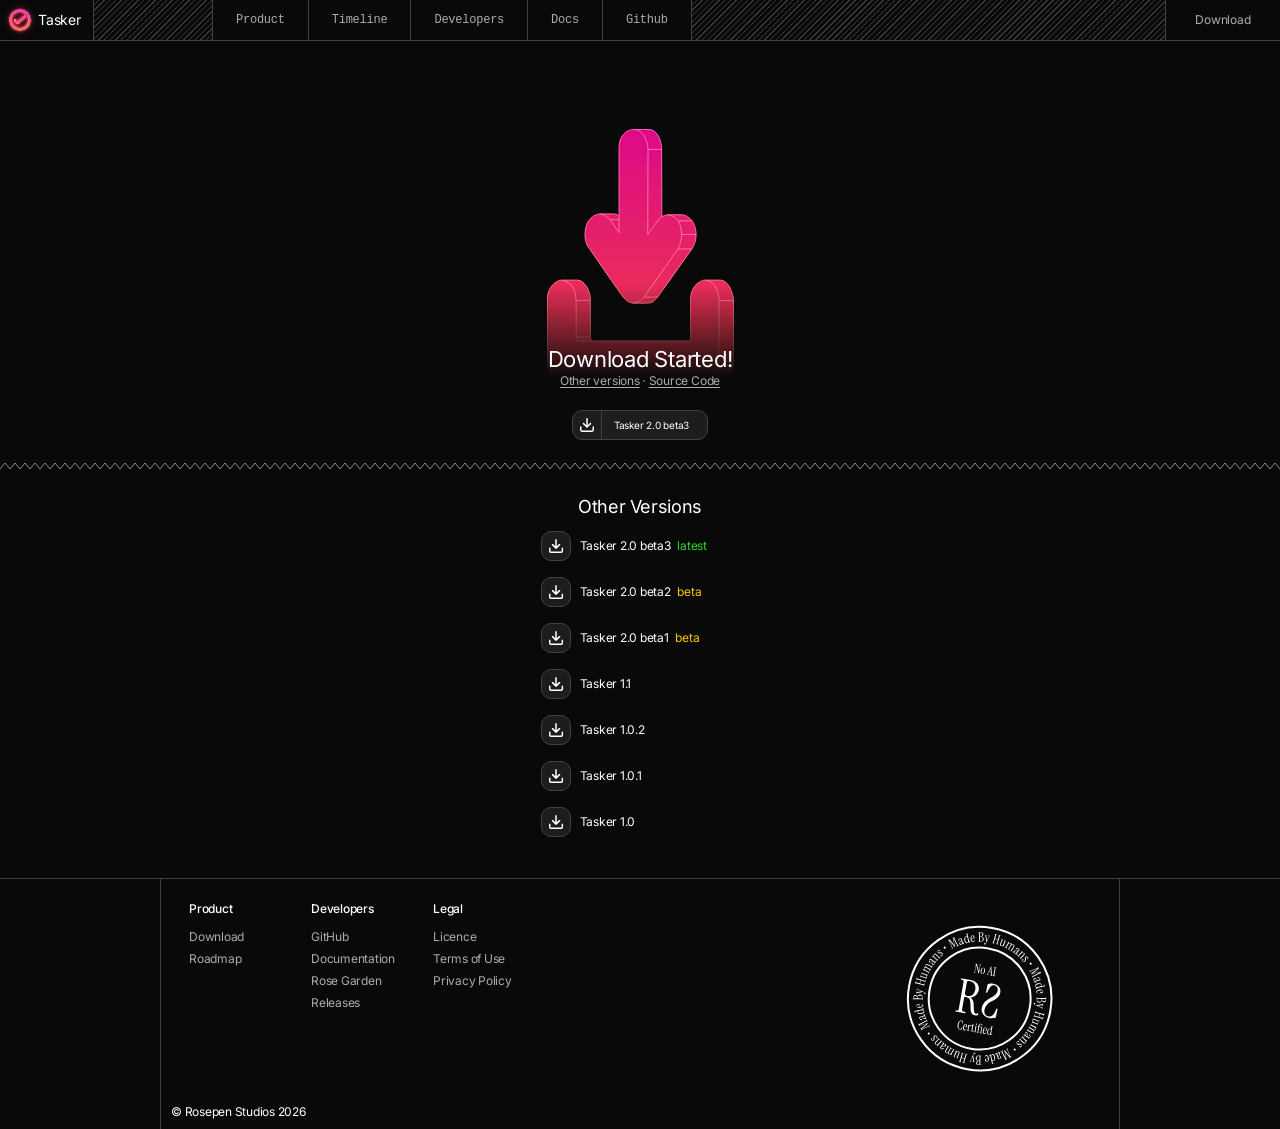
==== download.html @ f55a04af "Website upload" ====
<!doctype html>
<html lang="en">
<head>
<meta charset="utf-8">
<meta name="viewport" content="width=device-width, initial-scale=1">
<title>Download Tasker</title>
<meta name="description" content="Download Tasker for macOS: the latest release and every previous version.">
<meta name="theme-color" content="#090909">
<link rel="stylesheet" href="styles.css">
</head>
<body>

<!-- ============ NAVBAR ============ -->
<header class="nav">
  <a class="nav__brand" href="index.html" aria-label="Tasker home">
    <span class="glow glow--logo" aria-hidden="true">
      <span class="layer l1"><img src="assets/logo-1.svg" alt=""></span>
      <span class="layer l2"><img src="assets/logo-2.svg" alt=""></span>
      <span class="layer l3"><img src="assets/logo-3.svg" alt=""></span>
    </span>
    <span>Tasker</span>
  </a>
  <span class="nav__hatch nav__hatch--sm hatch-diag" aria-hidden="true"></span>
  <nav class="nav__links" aria-label="Main">
    <a href="index.html#product">Product</a>
    <a href="index.html#timeline">Timeline</a>
    <a href="index.html#developers">Developers</a>
    <a href="https://rosepen-studios.gitbook.io/tasker/" data-todo="docs url">Docs</a>
    <a href="https://github.com/Firepixel85/Tasker-Labs" data-todo="github url">Github</a>
  </nav>
  <span class="nav__hatch hatch-diag" aria-hidden="true"></span>
  <a class="nav__download" href="https://github.com/Firepixel85/Tasker-Labs/releases/download/2.0beta2/Tasker-2.0-beta2.dmg" aria-current="page">Download</a>
</header>

<main class="dl">

  <!-- ============ DOWNLOAD STARTED ============ -->
  <div class="dl__art" aria-hidden="true">
    <img src="assets/dl-arrow.svg" alt="" width="186" height="252">
  </div>
  <h1>Download Started!</h1>
  <p class="dl__links"><a href="#other-versions">Other versions</a> ⋅ <a href="https://github.com/Firepixel85/Tasker-Labs" data-todo="github url">Source Code</a></p>

  <!-- The latest version. If the link below is a real file address, the download starts by itself. -->
  <!-- https://github.com/Firepixel85/Tasker-Labs/releases/download/2.0beta2/Tasker-2.0-beta2.dmg -->
  <a class="dl-pill js-latest" href="#" data-todo="file url for the latest version">
    <span class="dl-pill__icon"><img src="assets/dl-icon.svg" alt="" width="14" height="14"></span>
    <span class="dl-pill__text">Tasker 2.0 beta3</span>
  </a>

  <div class="zigzag" aria-hidden="true"></div>

  <!-- ============ OTHER VERSIONS ============ -->
  <section class="versions" id="other-versions" aria-labelledby="other-versions-title">
    <h2 id="other-versions-title">Other Versions</h2>
    <ul>
      <li><a class="ver" href="https://github.com/Firepixel85/Tasker-Labs/releases/download/2.0beta2/Tasker-2.0-beta2.dmg" data-todo="file url, 2.0 beta3"><img src="assets/dl-version.svg" alt="" width="30" height="30"><span>Tasker 2.0 beta3 <em class="ver__tag ver__tag--latest">latest</em></span></a></li>
      <li><a class="ver" href="https://github.com/Firepixel85/Tasker-Labs/releases/download/2.0beta2/Tasker-2.0-beta2.dmg" data-todo="file url, 2.0 beta2"><img src="assets/dl-version.svg" alt="" width="30" height="30"><span>Tasker 2.0 beta2 <em class="ver__tag ver__tag--beta">beta</em></span></a></li>
      <li><a class="ver" href="https://github.com/Firepixel85/Tasker-Labs/releases/download/2.0beta1/Tasker-2.0-beta1.dmg" data-todo="file url, 2.0 beta1"><img src="assets/dl-version.svg" alt="" width="30" height="30"><span>Tasker 2.0 beta1 <em class="ver__tag ver__tag--beta">beta</em></span></a></li>
      <li><a class="ver" href="https://github.com/Rosepen-Studios/Tasker/releases/download/1.1/Tasker.Installer.Mac.dmg" data-todo="file url, 1.1"><img src="assets/dl-version.svg" alt="" width="30" height="30"><span>Tasker 1.1</span></a></li>
      <li><a class="ver" href="https://github.com/Rosepen-Studios/Tasker/releases/download/1.0.2/Tasker.Installer.Mac.dmg" data-todo="file url, 1.0.2"><img src="assets/dl-version.svg" alt="" width="30" height="30"><span>Tasker 1.0.2</span></a></li>
      <li><a class="ver" href="https://github.com/Rosepen-Studios/Tasker/releases/download/1.0.1/Tasker.Installer.Mac.dmg" data-todo="file url, 1.0.1"><img src="assets/dl-version.svg" alt="" width="30" height="30"><span>Tasker 1.0.1</span></a></li>
      <li><a class="ver" href="https://github.com/Rosepen-Studios/Tasker/releases/download/1.0/Tasker.Installer.Mac.dmg" data-todo="file url, 1.0"><img src="assets/dl-version.svg" alt="" width="30" height="30"><span>Tasker 1.0</span></a></li>
    </ul>
  </section>

</main>

<!-- ============ FOOTER ============ -->
<footer class="footer">
  <div class="col footer__col">
    <div class="footer__links">
      <div>
        <h4>Product</h4>
        <a href="https://github.com/Firepixel85/Tasker-Labs/releases/download/2.0beta2/Tasker-2.0-beta2.dmg" data-todo="download url">Download</a>
        <!-- <a href="#" data-todo="2% club url">The 2% Club</a> -->
        <a href="index.html#timeline">Roadmap</a>
      </div>
      <div>
        <h4>Developers</h4>
        <a href="https://github.com/Firepixel85/Tasker-Labs" data-todo="github url">GitHub</a>
        <a href="https://rosepen-studios.gitbook.io/tasker/" data-todo="docs url">Documentation</a>
        <a href="https://github.com/Rosepen-Studios/Rose-Garden">Rose Garden</a>
        <a href="https://github.com/Firepixel85/Tasker-Labs/releases" data-todo="releases url">Releases</a>
      </div>
      <div>
        <h4>Legal</h4>
        <a href="https://github.com/Firepixel85/Tasker-Labs/blob/main/LICENSE.md" data-todo="licence url">Licence</a>
        <a href="https://github.com/Firepixel85/Tasker-Labs/blob/main/Terms%20of%20Use.md" data-todo="terms url">Terms of Use</a>
        <a href="https://github.com/Firepixel85/Tasker-Labs/blob/main/Privacy%20Policy.md" data-todo="privacy url">Privacy Policy</a>
      </div>
    </div>
    <img class="footer__stamp" src="assets/no-ai-stamp.svg" alt="Made by humans. No AI certified." width="192" height="192">
    <p class="footer__copy">© Rosepen Studios 2026</p>
  </div>
</footer>

<script>
  // "Download Started!": once the latest-version link points at a real file, start the download.
  (function () {
    var a = document.querySelector('.js-latest');
    var href = a && a.getAttribute('href');
    if (href && href !== '#') setTimeout(function () { window.location.href = a.href; }, 100);
  })();
</script>
</body>
</html>
---- styles.css ----
/* ==========================================================
   Tasker landing page
   Built from the Figma frame "Website Landing Page" (1200px wide).
   Colours come straight from the Figma variables.
   ========================================================== */

@font-face {
  font-family: "Inter";
  src: url("fonts/inter-latin-400-normal.woff2") format("woff2");
  font-weight: 400;
  font-style: normal;
  font-display: swap;
}
@font-face {
  font-family: "Inter";
  src: url("fonts/inter-latin-500-normal.woff2") format("woff2");
  font-weight: 500;
  font-style: normal;
  font-display: swap;
}

:root {
  --bg: #090909;
  --bg-deep: #030303;
  --gray: #1d1d1d;
  --line: #414141;
  --text: #ffffff;
  --text-2: #acacac;
  --text-3: #7f7f7f;
  --text-hi: #f5f5f5;
  --pink: #dd0a87;
  --orange: #f3443a;

  --green: #4bf14f;
  --green-text: #3fe143;
  --green-bg: #050e05;
  --blue: #4b9ced;
  --blue-bg: #06080e;
  --yellow: #ffdc58;
  --yellow-bg: #161100;

  /* SF Pro on Apple devices, self-hosted Inter everywhere else */
  --sans: -apple-system, BlinkMacSystemFont, "SF Pro Text", "Inter", system-ui, sans-serif;
  --round: ui-rounded, "SF Pro Rounded", var(--sans);
  --mono: ui-monospace, "SF Mono", SFMono-Regular, Menlo, Consolas, monospace;
}

*, *::before, *::after { box-sizing: border-box; }

html { background: var(--bg); -webkit-text-size-adjust: 100%; scroll-behavior: smooth; }

body {
  margin: 0;
  background: var(--bg);
  color: var(--text);
  font-family: var(--sans);
  font-size: 12px;
  line-height: 14px;
  letter-spacing: -0.02em;
  -webkit-font-smoothing: antialiased;
  overflow-x: hidden;
}

h1, h2, h3, h4, p, ol, ul { margin: 0; padding: 0; }
a { color: inherit; text-decoration: none; }
img { display: block; max-width: 100%; }
ol, ul { list-style: none; }

.grad {
  background: linear-gradient(to bottom, var(--pink) 17%, var(--orange) 93%);
  -webkit-background-clip: text;
  background-clip: text;
  color: transparent;
  -webkit-text-fill-color: transparent;
}

/* ---------- hatch patterns (stand-ins for the Figma pattern fills) ---------- */
.hatch-diag {
  background: repeating-linear-gradient(135deg, transparent 0 3px, rgba(65, 65, 65, .85) 3px 4px);
}
.hatch-weave {
  background:
    repeating-linear-gradient(45deg, rgba(65, 65, 65, .9) 0 1px, transparent 1px 4px),
    repeating-linear-gradient(-45deg, rgba(65, 65, 65, .9) 0 1px, transparent 1px 4px);
}

/* ---------- layered glow icons (3 stacked SVGs with blend modes) ---------- */
.glow { position: relative; display: block; flex: none; }
.glow .layer { position: absolute; inset: 0; display: block; }
.glow .layer img {
  position: absolute;
  display: block;
  max-width: none;
  left: calc(var(--bx) * -1);
  top: calc(var(--by) * -1);
  width: calc(100% + var(--bx) * 2);
  height: calc(100% + var(--by) * 2);
}
.glow .l2 { mix-blend-mode: hard-light; }
.glow .l3 { mix-blend-mode: plus-lighter; }

.glow--logo { width: 20px; height: 20px; }
.glow--logo .l1 { --bx: 38.46%; --by: 38.46%; }
.glow--logo .l2 { --bx: 25%;    --by: 25%; }
.glow--logo .l3 { --bx: 16.67%; --by: 16.67%; }

.glow--code { width: 80.6px; height: 66.1px; }
.glow--code .l1 { --bx: 24.81%; --by: 30.26%; }
.glow--code .l2 { --bx: 32.25%; --by: 39.33%; }
.glow--code .l3 { --bx: 14.88%; --by: 18.15%; }

.glow--book { width: 74px; height: 67.4px; }
.glow--book .l1 { --bx: 27.03%; --by: 29.67%; }
.glow--book .l2 { --bx: 35.14%; --by: 38.58%; }
.glow--book .l3 { --bx: 16.22%; --by: 17.8%; }

.glow--lock { width: 77px; height: 68px; }
.glow--lock .l1 { --bx: 25.97%; --by: 29.41%; }
.glow--lock .l2 { --bx: 33.77%; --by: 38.24%; }
.glow--lock .l3 { --bx: 15.58%; --by: 17.65%; }

.glow--check { position: absolute; inset: 10%; }
.glow--check .l1 { --bx: 22.92%; --by: 22.92%; }
.glow--check .l2 { --bx: 16.67%; --by: 16.67%; }
.glow--check .l3 { --bx: 12.5%;  --by: 12.5%; }

/* ---------- buttons ---------- */
.btn {
  display: inline-flex;
  align-items: center;
  justify-content: center;
  gap: 7px;
  height: 30px;
  padding: 0 20px;
  border-radius: 10px;
  border: 1px solid;
  font-size: 10px;
  line-height: 12px;
  white-space: nowrap;
  cursor: pointer;
  transition: filter .15s ease, transform .15s ease;
}
.btn:hover { filter: brightness(1.12); }
.btn:active { transform: translateY(1px); }
.btn--white {
  color: #0a0a0a;
  border-color: #c8c8c8;
  background: linear-gradient(to top, #fdfdfd 36%, #acacac);
}
.btn--white:hover { filter: brightness(1.05); }
.btn--gray {
  color: #fff;
  padding: 0 31px;
  border-color: var(--line);
  background: linear-gradient(to top, #292929, #1d1d1d 64%);
}
.btn__icon { width: 12px; height: 14px; }

:focus-visible { outline: 2px solid var(--blue); outline-offset: 2px; }

/* ---------- navbar ---------- */
.nav {
  display: flex;
  align-items: stretch;
  height: 41px;
  border-bottom: 1px solid var(--line);
  position: relative;
  z-index: 5;
  background: var(--bg);
}
.nav > * { flex: none; }
.nav__brand {
  display: flex;
  align-items: center;
  gap: 8px;
  width: 94px;
  padding-left: 10px;
  border-right: 1px solid var(--line);
  font-size: 14px;
}
.nav__hatch { flex: 1 1 auto; border-right: 1px solid var(--line); }
.nav__hatch--sm { flex: none; width: 119px; }
.nav__links { display: flex; font-family: var(--mono); font-size: 12px; color: var(--text-2); }
.nav__links a {
  display: flex;
  align-items: center;
  padding: 0 23px;
  border-right: 1px solid var(--line);
  transition: color .15s;
}
.nav__links a:hover { color: #fff; }
.nav__download {
  display: grid;
  place-items: center;
  width: 114px;
  color: var(--text-2);
  transition: color .15s;
}
.nav__download:hover { color: #fff; }

/* ---------- hero ---------- */
.hero {
  position: relative;
  padding-top: 87px;
  text-align: center;
}
.hero__title {
  font-size: 32px;
  line-height: 38px;
  font-weight: 500;
  letter-spacing: -0.02em;
}
.hero__sub {
  width: min(620px, calc(100% - 32px));
  margin: 8px auto 0;
  font-size: 16px;
  line-height: 19px;
  color: var(--text-2);
  text-wrap: balance;
}
.hero__sub strong { color: var(--text-hi); font-weight: 400; }
.hero__buttons { display: flex; justify-content: center; gap: 8px; margin-top: 38px; }
.hero__shot {
  position: relative;
  width: min(1054px, calc(100% - 24px));
  height: 492px;
  margin: 28px auto 0;
  overflow: hidden;
}
.hero__shot img { width: 100%; height: auto; }
.hero__shot::after {
  content: "";
  position: absolute;
  inset: auto 0 0 0;
  height: 221px;
  background: linear-gradient(to bottom, rgba(9, 9, 9, 0), var(--bg) 88%);
}
/* the two column lines fade in at the bottom of the hero */
.hero::after {
  content: "";
  position: absolute;
  bottom: 0;
  left: 50%;
  width: 960px;
  max-width: 100%;
  height: 40px;
  transform: translateX(-50%);
  border-inline: 1px solid;
  border-image: linear-gradient(to bottom, rgba(65, 65, 65, 0), var(--line)) 1;
  pointer-events: none;
}

/* ---------- page body with the two vertical column lines ---------- */
.rest {
  position: relative;
  padding-top: 40px;
}
.rest::before {
  content: "";
  position: absolute;
  inset: 0 auto 0 50%;
  width: 960px;
  max-width: 100%;
  transform: translateX(-50%);
  border-inline: 1px solid var(--line);
  pointer-events: none;
}
.rest > :not(.marker) {
  position: relative;
  width: min(958px, 100%);
  margin-inline: auto;
}

/* ---------- section markers: "01 Features" ---------- */
.marker {
  position: relative;
  height: 42px;
  border-block: 1px solid var(--line);
}
.marker__inner { display: flex; width: 958px; max-width: 100%; height: 40px; margin: 0 auto; }
.marker__hatch { flex: none; width: 41px; border-right: 1px solid var(--line); }
.marker__label {
  display: flex;
  align-items: center;
  padding: 0 12px;
  border-right: 1px solid var(--line);
  font-family: var(--mono);
  font-size: 10px;
  line-height: 12px;
  color: var(--text-3);
  white-space: nowrap;
}

/* ---------- inner bands: "For humans, by humans" ---------- */
.band {
  height: 42px;
  border-block: 1px solid var(--line);
  display: grid;
  grid-template-columns: 77px 242px var(--gl, 76px) var(--lw, 165px) var(--gr, 69px) 242px 1fr;
  grid-template-rows: 40px;
}
.band > :nth-child(1) { grid-column: 2; }
.band > :nth-child(2) { grid-column: 4; }
.band > :nth-child(3) { grid-column: 6; }
.band__hatch { border-inline: 1px solid var(--line); }
.band__label {
  display: grid;
  place-items: center;
  border-inline: 1px solid var(--line);
  font-family: var(--mono);
  font-size: 10px;
  line-height: 12px;
  color: var(--text-3);
  white-space: nowrap;
}
.band--tab { display: flex; justify-content: center; }
.band__hatch--wide { width: 442px; max-width: 100%; }

/* ---------- features ---------- */
.eyebrow {
  font-family: var(--mono);
  font-weight: 500;
  font-size: 10px;
  line-height: 12px;
  color: var(--text-3);
}
.feat h2 {
  font-size: 22px;
  line-height: 26px;
  font-weight: 500;
  letter-spacing: -0.02em;
  white-space: nowrap;
}
.feat p:not(.eyebrow) { color: var(--text-2); }
.feat p b { font-weight: 500; }
.feat .eyebrow + h2 { margin-top: 8px; }
.feat h2 + p { margin-top: 7px; max-width: 379px; }
.feat--2 h2 + p, .feat--3 h2 + p { max-width: 346px; }
.cta {
  display: inline-flex;
  align-items: center;
  gap: 5px;
  margin-top: 21px;
  font-size: 10px;
  line-height: 12px;
  color: var(--text-2);
  text-decoration: underline;
  text-underline-position: from-font;
  transition: color .15s;
}
.cta:hover { color: #fff; }
.cta img { width: 4px; height: 7px; }

.feat--1 { height: 318px; padding: 69px 0 0 40px; }
.feat1__art { position: absolute; left: 517px; top: 40px; width: 401px; height: 251px; max-width: none; }

.feat-row { display: grid; grid-template-columns: 479px 1fr; height: 358px; }
.feat--2, .feat--3 { position: relative; padding: 22px 0 0 41px; }
.feat--3 { border-left: 1px solid var(--line); }
.bolt { position: absolute; left: 147px; top: 145px; width: 172px; height: 187px; display: grid; place-items: center; }
.bolt img { width: 161px; height: 177px; max-width: none; transform: rotate(-4deg); }

.toggles { display: block; position: absolute; left: 81px; top: 176px; width: 301px; height: 153px; }
.toggles img { max-width: none; }
.toggles .t-base { width: 301px; height: 153px; }
.toggles [class^="t-"]:not(.t-base) { position: absolute; display: block; }
.toggles .t-a { left: 234.3px; top: 74.1px; width: 65.85px; height: 45.05px; --bx: .76%; --by: 1.11%; }
.toggles .t-b { left: 236.4px; top: 75.6px; width: 61px;    height: 35.45px; --bx: .82%; --by: 1.41%; }
.toggles .t-c { left: 234.2px; top: 74.3px; width: 65.85px; height: 38.3px;  --bx: .77%; --by: 1.31%; }
.toggles [class^="t-"]:not(.t-base) img {
  position: absolute;
  left: calc(var(--bx) * -1);
  top: calc(var(--by) * -1);
  width: calc(100% + var(--bx) * 2);
  height: calc(100% + var(--by) * 2);
}

.feat--4 { height: 268px; }
.feat--4 .feat__text { position: absolute; left: 500px; top: 59px; }
.feat--4 .eyebrow { margin-bottom: 15px; }
.feat--4 .eyebrow + h2 { margin-top: 0; }
.feat--4 .cta { margin-top: 28px; }
.feat--4 h2 + p { max-width: 403px; }

/* keyboard */
.kb {
  display: block;
  position: absolute;
  left: 79px;
  top: 41px;
  width: 346px;
  height: 174px;
  -webkit-mask-image: linear-gradient(90deg, #000 41px, transparent 100%);
  mask-image: linear-gradient(90deg, #000 100px, transparent 80%);
}
.k {
  position: absolute;
  width: 32px;
  height: 32px;
  border: 1px solid var(--text-2);
  border-radius: 6px;
  color: var(--text-2);
  font-size: 8px;
  line-height: 10px;
  letter-spacing: 0;
}
.k b, .k i, .k svg { position: absolute; font-style: normal; font-weight: 400; }
.k .tr { top: 3px; right: 4px; }
.k .bl { left: 4px; bottom: 3px; }
.k i.bl { font-size: 6px; line-height: 7px; font-weight: 300; bottom: 3px; }
.k .globe { left: 3px; bottom: 3px; }
.k--hot { border-color: var(--pink); }

/* ---------- timeline ---------- */
.timeline { height: 406px; padding-top: 48px; text-align: center; }
.timeline h2 { font-size: 22px; line-height: 26px; font-weight: 500; }
.timeline__lead { width: 435px; max-width: calc(100% - 32px); margin: 8px auto 0; color: var(--text-2); }
.timeline__track {
  display: flex;
  align-items: center;
  margin-top: 71px;
  padding: 0 69px;
  overflow-x: auto;
  scrollbar-width: none;
  cursor: grab;
  text-align: left;
  -webkit-mask-image: linear-gradient(90deg, transparent 0, #000 53px, #000 calc(100% - 53px), transparent 100%);
  mask-image: linear-gradient(90deg, transparent 0, #000 53px, #000 calc(100% - 53px), transparent 100%);
}
.timeline__track::-webkit-scrollbar { display: none; }
.timeline__track.is-dragging { cursor: grabbing; user-select: none; }
.tl-item {
  position: relative;
  flex: none;
  width: 181px;
  height: 80px;
  background: var(--gray);
  border: 1px solid var(--line);
  border-radius: 18px;
}
.tl-item + .tl-item { margin-left: 32px; }
.tl-item + .tl-item::before {
  content: "";
  position: absolute;
  left: -33px;
  top: 39px;
  width: 32px;
  height: 1px;
  background: var(--text-2);
}
.tl-item .tag { position: absolute; left: 8px; top: 8px; }
.tl-item__title { position: absolute; left: 8px; top: 37px; color: #fff; }
.tl-item__date { position: absolute; left: 8px; top: 54px; font-family: var(--round); font-size: 10px; line-height: 12px; color: var(--text-2); }
.tag {
  display: inline-flex;
  align-items: center;
  height: 20px;
  padding: 0 12px;
  border: 1px solid;
  border-radius: 10px;
  font-family: var(--round);
  font-size: 10px;
  line-height: 12px;
  letter-spacing: 0;
}
.tag--green  { color: var(--green-text); border-color: var(--green);  background: var(--green-bg); }
.tag--blue   { color: var(--blue);       border-color: var(--blue);   background: var(--blue-bg); }
.tag--yellow { color: var(--yellow);     border-color: var(--yellow); background: var(--yellow-bg); }

/* ---------- developers ---------- */
.devs { height: 475px; padding-top: 44px; text-align: center; }
.devs h2 { font-size: 22px; line-height: 26px; font-weight: 500; }
.devs__lead { width: 425px; max-width: calc(100% - 32px); margin: 8px auto 0; color: var(--text-2); }
.cards { display: flex; justify-content: center; gap: 32px; margin-top: 44px; text-align: left; }
.card {
  position: relative;
  flex: none;
  width: 246px;
  height: 249px;
  background: var(--gray);
  border: 1px solid var(--line);
  border-radius: 18px;
}
.card__panel {
  position: absolute;
  left: 8px;
  top: 8px;
  width: 228px;
  height: 97px;
  display: grid;
  place-items: center;
  background: var(--bg-deep);
  border: 1px solid var(--line);
  border-radius: 10px;
}
.card h3 { position: absolute; left: 13px; top: 116px; font-size: 12px; line-height: 14px; font-weight: 400; color: #fff; }
.card p { position: absolute; left: 13px; top: 135px; width: 219px; font-size: 10px; line-height: 12px; color: var(--text-2); }
.card__btn { position: absolute; right: 8px; bottom: 8px; }

/* ---------- call to action ---------- */
.band + .cta-block { padding-top: 38px; padding-bottom: 96px; }
.cta-block { text-align: center; }
.cta-block__icon { position: relative; width: 300px; height: 300px; margin: 0 auto; overflow: hidden; }
.cta-block__icon::after {
  content: "";
  position: absolute;
  inset: 0;
  background: linear-gradient(to bottom, rgba(9, 9, 9, 0) 30.8%, rgba(9, 9, 9, .6) 49%, var(--bg) 82.2%);
}
.cta-block__text { position: relative; margin-top: -121px; }
.cta-block h2 { font-size: 22px; line-height: 26px; font-weight: 500; }
.cta-block p { width: 337px; max-width: calc(100% - 32px); margin: 8px auto 0; color: var(--text-2); }
.cta-block strong { color: var(--text-hi); font-weight: 500; }
.cta-block .btn { margin-top: 21px; }

/* ---------- footer ---------- */
.footer { height: 251px; border-top: 1px solid var(--line); }
.footer__col {
  position: relative;
  width: 960px;
  max-width: 100%;
  height: 250px;
  margin: 0 auto;
  border-inline: 1px solid var(--line);
}
.footer__links { display: flex; gap: 46px; padding: 23px 0 0 28px; }
.footer__links > div { width: 76px; }
.footer__links h4 { margin-bottom: 14px; font-size: 12px; line-height: 14px; font-weight: 500; color: #fff; }
.footer__links a { display: block; margin-bottom: 8px; white-space: nowrap; color: var(--text-2); transition: color .15s; }
.footer__links a:hover { color: #fff; }
.footer__stamp { position: absolute; left: 723px; top: 24px; width: 192px; height: 192px; transform: rotate(10deg); }
.footer__copy { position: absolute; left: 10px; bottom: 10px; color: #fff; }

/* ---------- download page ---------- */
.dl { padding: 88px 0 41px; text-align: center; }
.dl__art { position: relative; width: 186px; height: 252px; margin: 0 auto; }
.dl__art img {
  position: absolute;
  left: -0.27%;
  top: -0.2%;
  width: 100.54%;
  height: 100.4%;
  max-width: none;
}
/* fades the base of the arrow into the page so the heading can sit on top of it */
.dl__art::after {
  content: "";
  position: absolute;
  left: -43.5px;
  top: 156px;
  width: 273px;
  height: 111px;
  background: linear-gradient(to bottom, rgba(9, 9, 9, 0), var(--bg) 84.1%);
}
.dl h1 { position: relative; margin-top: -35px; font-size: 22px; line-height: 26px; font-weight: 400; }
.dl__links { position: relative; margin-top: 2px; color: var(--text-2); }
.dl__links a { text-decoration: underline; text-underline-position: from-font; transition: color .15s; }
.dl__links a:hover { color: #fff; }

.dl-pill {
  display: inline-flex;
  align-items: center;
  height: 30px;
  margin-top: 22px;
  border: 1px solid var(--line);
  border-radius: 10px;
  background: var(--gray);
  font-size: 10px;
  line-height: 12px;
  color: #fff;
  transition: filter .15s, transform .15s;
}
.dl-pill:hover { filter: brightness(1.15); }
.dl-pill:active { transform: translateY(1px); }
.dl-pill__icon { display: grid; place-items: center; width: 29px; height: 28px; border-right: 1px solid var(--line); }
.dl-pill__icon img { width: 14px; height: 14px; }
.dl-pill__text { padding: 0 18px 0 12px; }

.zigzag {
  height: 17px;
  margin-top: 18px;
  background: url("data:image/svg+xml;utf8,%3Csvg xmlns='http://www.w3.org/2000/svg' width='10' height='17' viewBox='0 0 10 17'%3E%3Cpolyline points='0,11 5,5 10,11' fill='none' stroke='%23888' stroke-width='1'/%3E%3C/svg%3E") repeat-x 0 0;
}

.versions { width: 199px; margin: 0 auto; }
.versions h2 { margin-top: 21px; font-size: 18px; line-height: 21px; font-weight: 400; letter-spacing: -0.02em; white-space: nowrap; }
.versions ul { display: flex; flex-direction: column; gap: 16px; margin-top: 14px; text-align: left; }
.ver { display: flex; align-items: center; gap: 9px; height: 30px; color: #fff; }
.ver img { width: 30px; height: 30px; flex: none; transition: filter .15s; }
.ver:hover img { filter: brightness(1.3); }
.ver__tag { font-style: normal; margin-left: 4px; }
.ver__tag--latest { color: #2ad62e; }
.ver__tag--beta { color: #fbc600; }

/* ==========================================================
   Smaller screens
   ========================================================== */
@media (max-width: 1000px) {
  .nav { overflow-x: auto; scrollbar-width: none; }
  .nav::-webkit-scrollbar { display: none; }
  .nav__hatch, .nav__hatch--sm { display: none; }
  .nav__download { margin-left: auto; padding: 0 16px; width: auto; }

  .hero { padding-top: 64px; }
  .hero__title { font-size: 28px; }
  .hero__sub { font-size: 14px; line-height: 18px; }
  .hero__shot { height: auto; aspect-ratio: 1054 / 492; }

  .band, .band--tab { display: flex; justify-content: center; }
  .band > .band__hatch { display: none; }
  .band__label { padding: 0 16px; }
  .band__hatch--wide { display: block !important; width: 70%; }

  .feat--1, .feat--2, .feat--3, .feat--4 { height: auto; padding: 40px 24px; }
  .feat h2 { white-space: normal; }
  .feat1__art, .bolt, .toggles, .kb { position: relative; left: auto; top: auto; }
  .feat1__art { width: 100%; max-width: 401px; height: auto; margin: 32px auto 0; }
  .feat-row { display: block; height: auto; }
  .feat--3 { border-left: 0; border-top: 1px solid var(--line); }
  .bolt { margin: 24px auto 0; }
  .toggles { margin: 24px auto 0; max-width: 100%; transform-origin: top left; }
  .feat--4 { display: flex; flex-direction: column-reverse; gap: 32px; }
  .feat--4 .feat__text { position: static; }
  .kb { width: 346px; max-width: 100%; margin: 0 auto; }

  .timeline h2, .devs h2, .cta-block h2 { padding: 0 16px; }
  .timeline { height: auto; padding-bottom: 56px; }
  .timeline__track { margin-top: 40px; padding: 0 24px; }
  .devs { height: auto; padding: 44px 16px 56px; }
  .cards { flex-direction: column; align-items: center; }
  .band + .cta-block { padding-bottom: 64px; }

  .footer { height: auto; }
  .footer__col { height: auto; padding-bottom: 56px; }
  .footer__links { flex-wrap: wrap; padding-left: 24px; }
  .footer__stamp { position: relative; left: auto; top: auto; margin: 32px 0 0 24px; }
  .footer__copy { left: 24px; }
}

@media (prefers-reduced-motion: reduce) {
  html { scroll-behavior: auto; }
  * { transition: none !important; }
}
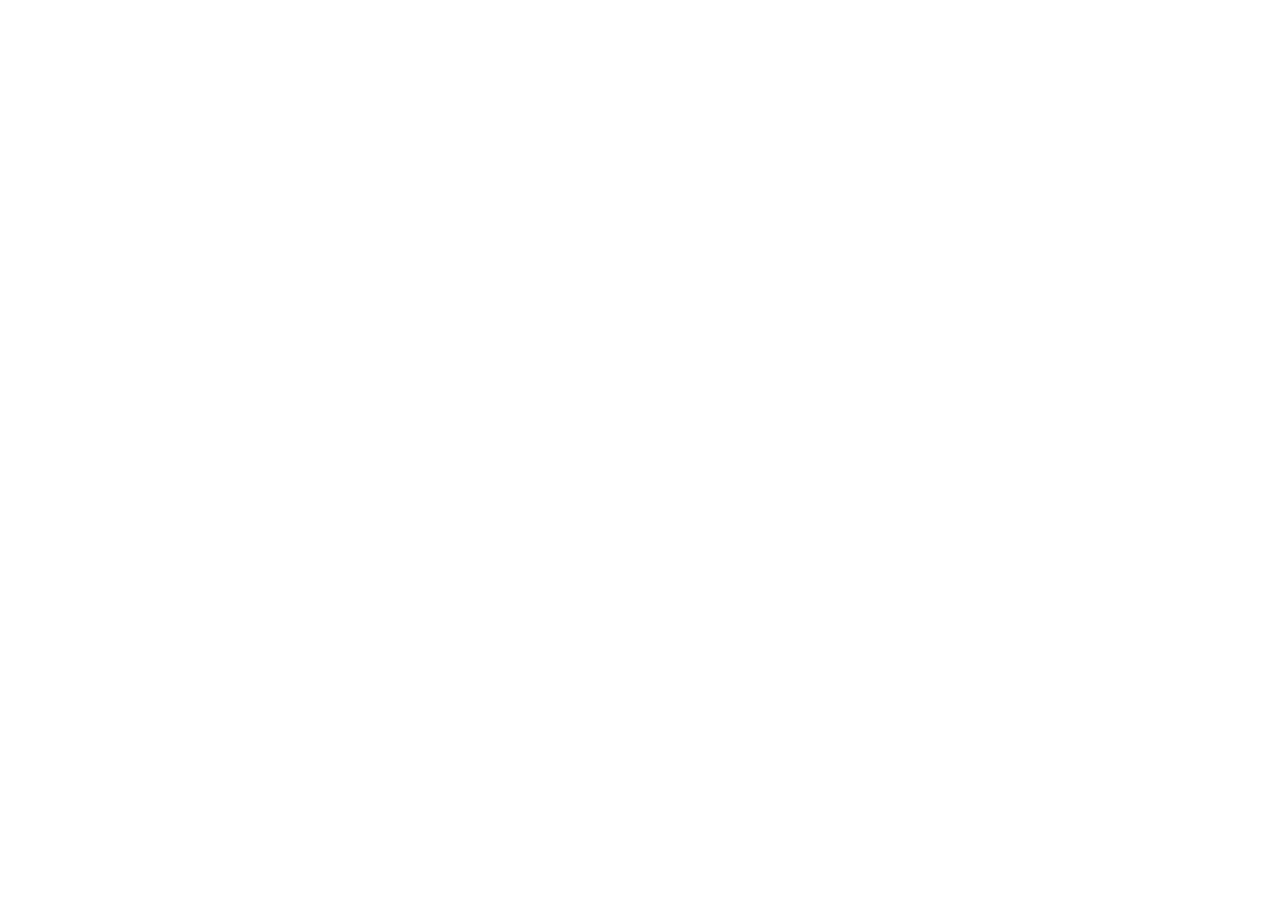
==== commit 353f9ee6: "Update download.html" ====
--- a/download.html
+++ b/download.html
@@ -42,8 +42,7 @@
   <p class="dl__links"><a href="#other-versions">Other versions</a> ⋅ <a href="https://github.com/Firepixel85/Tasker-Labs" data-todo="github url">Source Code</a></p>
 
   <!-- The latest version. If the link below is a real file address, the download starts by itself. -->
-  <!-- https://github.com/Firepixel85/Tasker-Labs/releases/download/2.0beta2/Tasker-2.0-beta2.dmg -->
-  <a class="dl-pill js-latest" href="#" data-todo="file url for the latest version">
+  <a class="dl-pill js-latest" href="https://github.com/Firepixel85/Tasker-Labs/releases/download/2.0beta2/Tasker-2.0-beta2.dmg" data-todo="file url for the latest version">
     <span class="dl-pill__icon"><img src="assets/dl-icon.svg" alt="" width="14" height="14"></span>
     <span class="dl-pill__text">Tasker 2.0 beta3</span>
   </a>
